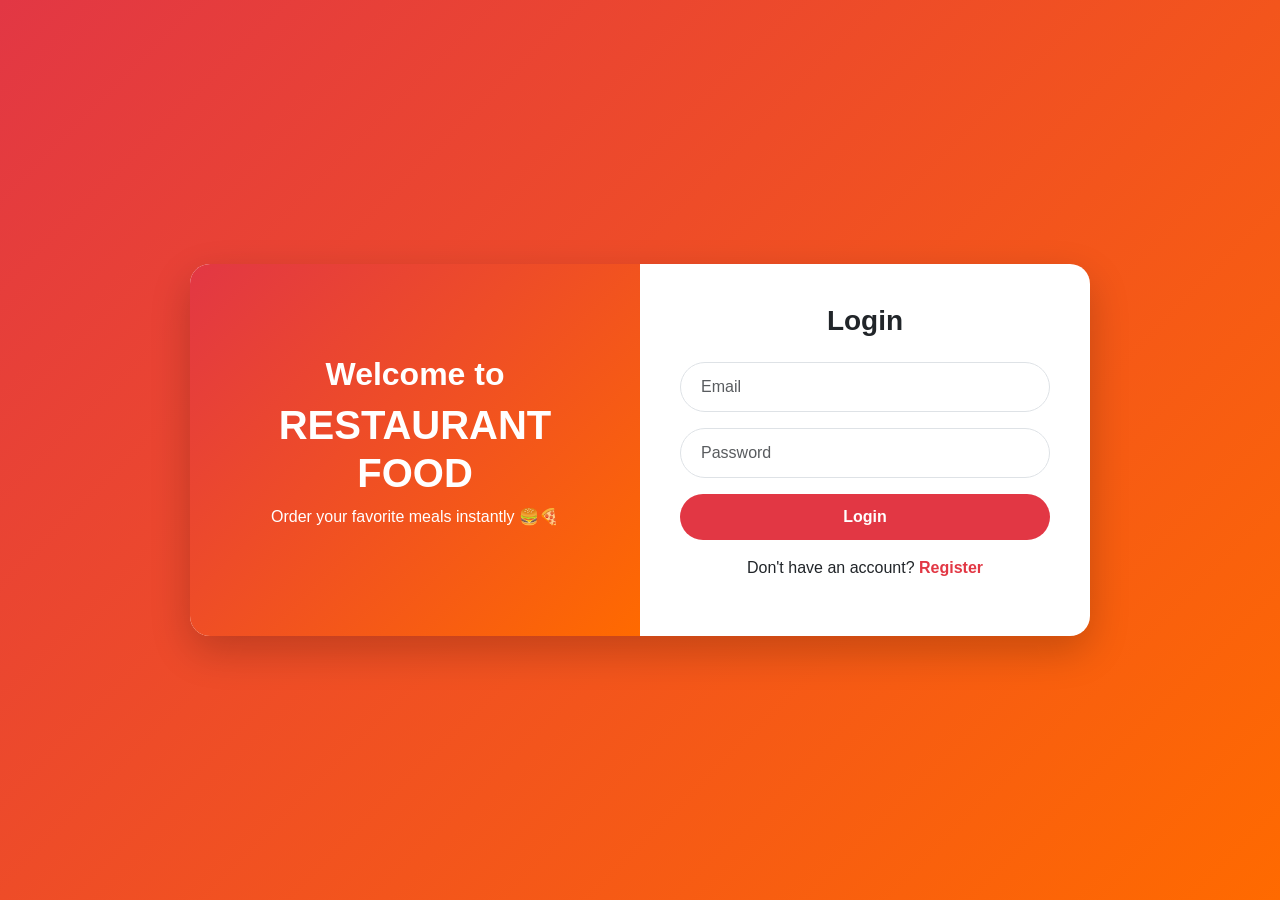
==== login.html @ 21a01f8b "index.html" ====
<!DOCTYPE html>
<html lang="en">
<head>
<meta charset="UTF-8">
<meta name="viewport" content="width=device-width, initial-scale=1.0">
<title>Auth - Restaurant Food</title>

<link href="https://cdn.jsdelivr.net/npm/bootstrap@5.3.0/dist/css/bootstrap.min.css" rel="stylesheet">
<link rel="stylesheet" href="https://cdnjs.cloudflare.com/ajax/libs/font-awesome/6.4.0/css/all.min.css">
<link rel="stylesheet" href="login.css">
</head>

<body>

<div class="auth-box">

    <div class="auth-left">
        <h2>Welcome to</h2>
        <h1 class="fw-bold">RESTAURANT FOOD</h1>
        <p>Order your favorite meals instantly 🍔🍕</p>
    </div>

    <div class="auth-right">

        <form id="loginForm">
            <h3 class="fw-bold mb-4 text-center">Login</h3>

            <input type="email" class="form-control mb-3" placeholder="Email">
            <input type="password" class="form-control mb-3" placeholder="Password">

            <a class="btn btn-main" href="/Restaurant/index.html">
                Login
            </a>
    

            <p class="text-center mt-3">
                Don't have an account?
                <span class="toggle-text" onclick="showRegister()">Register</span>
            </p>
        </form>

        <form id="registerForm">
            <h3 class="fw-bold mb-4 text-center">Register</h3>

            <input type="text" class="form-control mb-3" placeholder="Full Name">
            <input type="email" class="form-control mb-3" placeholder="Email">
            <input type="password" class="form-control mb-3" placeholder="Password">
            <input type="password" class="form-control mb-3" placeholder="Confirm Password">

            <button class="btn btn-main">Register</button>

            <p class="text-center mt-3">
                Already have an account?
               <span class="toggle-text" onclick="showLogin()">Login</span>
            </p>
        </form>

    </div>
</div>

<script>
function showRegister() {
    document.getElementById("loginForm").style.display = "none";
    document.getElementById("registerForm").style.display = "block";
}

function showLogin() {
    document.getElementById("registerForm").style.display = "none";
    document.getElementById("loginForm").style.display = "block";
}
</script>

</body>
</html>
---- login.css ----
body {
    font-family: 'Segoe UI', sans-serif;
    background: linear-gradient(135deg,#e23744,#ff6a00);
    height: 100vh;
    display: flex;
    align-items: center;
    justify-content: center;
}

/* CONTAINER */
.auth-box {
    width: 900px;
    max-width: 95%;
    background: #fff;
    border-radius: 20px;
    overflow: hidden;
    box-shadow: 0 15px 40px rgba(0,0,0,0.2);
    display: flex;
}

/* LEFT SIDE */
.auth-left {
    background: linear-gradient(135deg,#e23744,#ff6a00);
    color: white;
    flex: 1;
    display: flex;
    flex-direction: column;
    justify-content: center;
    align-items: center;
    padding: 40px;
    text-align: center;
}

.auth-left h2 {
    font-weight: 800;
}

/* RIGHT SIDE */
.auth-right {
    flex: 1;
    padding: 40px;
}

/* FORM */
.form-control {
    border-radius: 30px;
    padding: 12px 20px;
}

.btn-main {
    background: #e23744;
    color: white;
    border-radius: 30px;
    padding: 10px;
    width: 100%;
    font-weight: 600;
}

/* TOGGLE */
.toggle-text {
    cursor: pointer;
    color: #e23744;
    font-weight: 600;
}

/* HIDE REGISTER INITIALLY */
#registerForm {
    display: none;
}

/* MOBILE */
@media(max-width:768px){
    .auth-box {
        flex-direction: column;
    }
    .auth-left {
        display: none;
    }
}
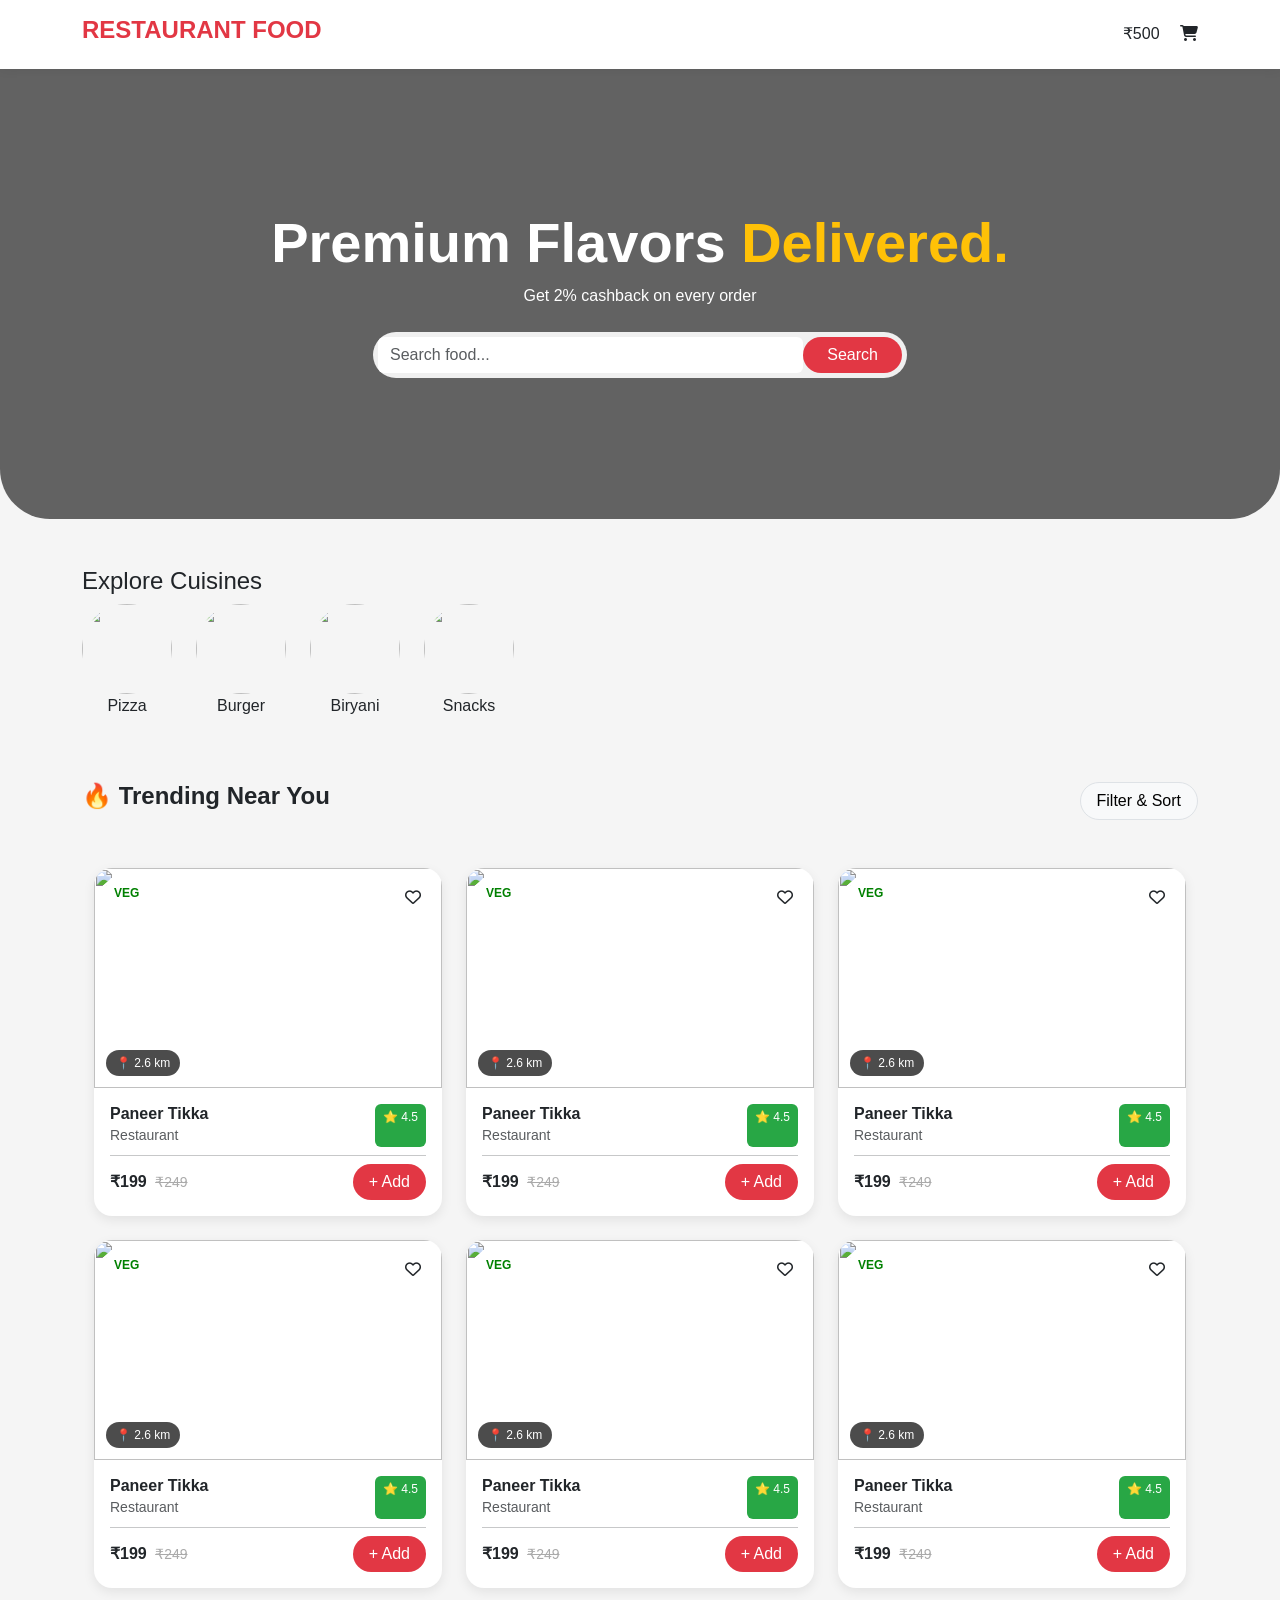
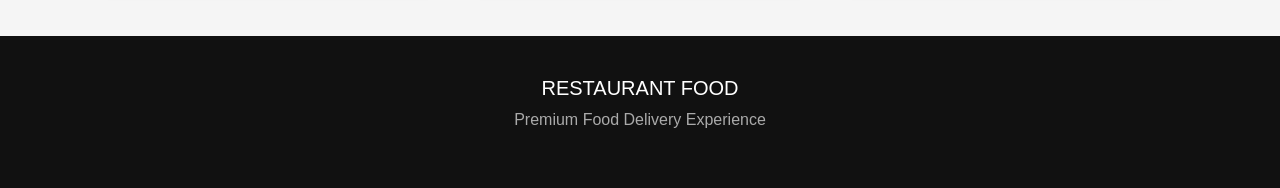
==== commit 92b56314: "Revamp login.html for improved UI and branding Updated the login page with a new layout and enhanced" ====
--- a/login.html
+++ b/login.html
@@ -3,72 +3,285 @@
 <head>
 <meta charset="UTF-8">
 <meta name="viewport" content="width=device-width, initial-scale=1.0">
-<title>Auth - Restaurant Food</title>
+<title>RESTAURANT Food - Premium</title>
 
 <link href="https://cdn.jsdelivr.net/npm/bootstrap@5.3.0/dist/css/bootstrap.min.css" rel="stylesheet">
 <link rel="stylesheet" href="https://cdnjs.cloudflare.com/ajax/libs/font-awesome/6.4.0/css/all.min.css">
-<link rel="stylesheet" href="login.css">
+<link rel="stylesheet" href="style.css">
 </head>
 
 <body>
 
-<div class="auth-box">
-
-    <div class="auth-left">
-        <h2>Welcome to</h2>
-        <h1 class="fw-bold">RESTAURANT FOOD</h1>
-        <p>Order your favorite meals instantly 🍔🍕</p>
-    </div>
-
-    <div class="auth-right">
-
-        <form id="loginForm">
-            <h3 class="fw-bold mb-4 text-center">Login</h3>
-
-            <input type="email" class="form-control mb-3" placeholder="Email">
-            <input type="password" class="form-control mb-3" placeholder="Password">
-
-            <a class="btn btn-main" href="/Restaurant/index.html">
-                Login
-            </a>
-    
-
-            <p class="text-center mt-3">
-                Don't have an account?
-                <span class="toggle-text" onclick="showRegister()">Register</span>
-            </p>
-        </form>
-
-        <form id="registerForm">
-            <h3 class="fw-bold mb-4 text-center">Register</h3>
-
-            <input type="text" class="form-control mb-3" placeholder="Full Name">
-            <input type="email" class="form-control mb-3" placeholder="Email">
-            <input type="password" class="form-control mb-3" placeholder="Password">
-            <input type="password" class="form-control mb-3" placeholder="Confirm Password">
-
-            <button class="btn btn-main">Register</button>
-
-            <p class="text-center mt-3">
-                Already have an account?
-               <span class="toggle-text" onclick="showLogin()">Login</span>
-            </p>
-        </form>
-
-    </div>
-</div>
-
-<script>
-function showRegister() {
-    document.getElementById("loginForm").style.display = "none";
-    document.getElementById("registerForm").style.display = "block";
-}
-
-function showLogin() {
-    document.getElementById("registerForm").style.display = "none";
-    document.getElementById("loginForm").style.display = "block";
-}
-</script>
+<nav class="navbar p-3">
+<div class="container d-flex justify-content-between">
+    <h4 class="brand">RESTAURANT FOOD</h4>
+    <div>
+        <span class="me-3">₹500</span>
+        <i class="fas fa-shopping-cart"></i>
+    </div>
+</div>
+</nav>
+
+<div class="hero text-center">
+<div class="container">
+    <h1 class="display-4 fw-bold">Premium Flavors <span style="color:#ffc107;">Delivered.</span></h1>
+    <p>Get 2% cashback on every order</p>
+
+    <div class="row justify-content-center mt-4">
+        <div class="col-md-6">
+            <div class="search-box d-flex">
+                <input type="text" class="form-control border-0" placeholder="Search food...">
+                <button class="btn btn-main px-4">Search</button>
+            </div>
+        </div>
+    </div>
+</div>
+</div>
+
+<div class="container mt-5">
+<h4>Explore Cuisines</h4>
+
+<div class="d-flex gap-4 overflow-auto">
+    <div class="text-center category">
+        <img src="https://pruthvirajput180.pythonanywhere.com/media/categories/panirtikka_PJ25KKJ.jpg.jpg">
+        <p>Pizza</p>
+    </div>
+    <div class="text-center category">
+        <img src="https://pruthvirajput180.pythonanywhere.com/media/food_items/download_6u6VhzB.webp">
+        <p>Burger</p>
+    </div>
+    <div class="text-center category">
+        <img src="https://pruthvirajput180.pythonanywhere.com/media/categories/shevbhaji.jfif">
+        <p>Biryani</p>
+    </div>
+    <div class="text-center category">
+        <img src="https://pruthvirajput180.pythonanywhere.com/media/food_items/burger.webp">
+        <p>Snacks</p>
+    </div>
+
+    <div class="TEXT"></div>
+</div>
+</div>
+
+<div class="container mt-5">
+    <div class="d-flex justify-content-between align-items-center mb-4">
+        <h4 class="fw-bold">🔥 Trending Near You</h4>
+        <button class="btn btn-light border rounded-pill px-3">Filter & Sort</button>
+    </div>
+
+    <div class="row g-4">
+
+        <div class="col-12 col-sm-6 col-lg-4">
+            <div class="food-card">
+
+                <div class="card-img">
+                    <img src="https://pruthvirajput180.pythonanywhere.com/media/food_items/panirtikka_Ynowyoq.jpg.jpg">
+
+                    <span class="veg-badge">VEG</span>
+                    <span class="distance">📍 2.6 km</span>
+                    <span class="heart"><i class="far fa-heart"></i></span>
+                </div>
+
+                <div class="card-body p-3">
+                    <div class="d-flex justify-content-between">
+                        <div>
+                            <h6 class="fw-bold mb-0">Paneer Tikka</h6>
+                            <small class="text-muted">Restaurant</small>
+                        </div>
+                        <span class="rating">⭐ 4.5</span>
+                    </div>
+
+                    <hr class="my-2">
+
+                    <div class="d-flex justify-content-between align-items-center">
+                        <div>
+                            <span class="fw-bold">₹199</span>
+                            <small class="old-price ms-1">₹249</small>
+                        </div>
+                        <button class="btn add-btn">+ Add</button>
+                    </div>
+                </div>
+
+            </div>
+        </div>
+
+        <div class="col-12 col-sm-6 col-lg-4">
+            <div class="food-card">
+
+                <div class="card-img">
+                    <img src="https://pruthvirajput180.pythonanywhere.com/media/food_items/burger.webp">
+
+                    <span class="veg-badge">VEG</span>
+                    <span class="distance">📍 2.6 km</span>
+                    <span class="heart"><i class="far fa-heart"></i></span>
+                </div>
+
+                <div class="card-body p-3">
+                    <div class="d-flex justify-content-between">
+                        <div>
+                            <h6 class="fw-bold mb-0">Paneer Tikka</h6>
+                            <small class="text-muted">Restaurant</small>
+                        </div>
+                        <span class="rating">⭐ 4.5</span>
+                    </div>
+
+                    <hr class="my-2">
+
+                    <div class="d-flex justify-content-between align-items-center">
+                        <div>
+                            <span class="fw-bold">₹199</span>
+                            <small class="old-price ms-1">₹249</small>
+                        </div>
+                        <button class="btn add-btn">+ Add</button>
+                    </div>
+                </div>
+
+            </div>
+        </div>
+
+        <div class="col-12 col-sm-6 col-lg-4">
+            <div class="food-card">
+
+                <div class="card-img">
+                    <img src="https://pruthvirajput180.pythonanywhere.com/media/food_items/download_6u6VhzB.webp">
+
+                    <span class="veg-badge">VEG</span>
+                    <span class="distance">📍 2.6 km</span>
+                    <span class="heart"><i class="far fa-heart"></i></span>
+                </div>
+
+                <div class="card-body p-3">
+                    <div class="d-flex justify-content-between">
+                        <div>
+                            <h6 class="fw-bold mb-0">Paneer Tikka</h6>
+                            <small class="text-muted">Restaurant</small>
+                        </div>
+                        <span class="rating">⭐ 4.5</span>
+                    </div>
+
+                    <hr class="my-2">
+
+                    <div class="d-flex justify-content-between align-items-center">
+                        <div>
+                            <span class="fw-bold">₹199</span>
+                            <small class="old-price ms-1">₹249</small>
+                        </div>
+                        <button class="btn add-btn">+ Add</button>
+                    </div>
+                </div>
+
+            </div>
+        </div>
+
+        <div class="col-12 col-sm-6 col-lg-4">
+            <div class="food-card">
+
+                <div class="card-img">
+                    <img src="https://pruthvirajput180.pythonanywhere.com/media/food_items/pizza.webp">
+
+                    <span class="veg-badge">VEG</span>
+                    <span class="distance">📍 2.6 km</span>
+                    <span class="heart"><i class="far fa-heart"></i></span>
+                </div>
+
+                <div class="card-body p-3">
+                    <div class="d-flex justify-content-between">
+                        <div>
+                            <h6 class="fw-bold mb-0">Paneer Tikka</h6>
+                            <small class="text-muted">Restaurant</small>
+                        </div>
+                        <span class="rating">⭐ 4.5</span>
+                    </div>
+
+                    <hr class="my-2">
+
+                    <div class="d-flex justify-content-between align-items-center">
+                        <div>
+                            <span class="fw-bold">₹199</span>
+                            <small class="old-price ms-1">₹249</small>
+                        </div>
+                        <button class="btn add-btn">+ Add</button>
+                    </div>
+                </div>
+
+            </div>
+        </div>
+
+        <div class="col-12 col-sm-6 col-lg-4">
+            <div class="food-card">
+
+                <div class="card-img">
+                    <img src="https://pruthvirajput180.pythonanywhere.com/media/food_items/shevbhaji.jfif">
+
+                    <span class="veg-badge">VEG</span>
+                    <span class="distance">📍 2.6 km</span>
+                    <span class="heart"><i class="far fa-heart"></i></span>
+                </div>
+
+                <div class="card-body p-3">
+                    <div class="d-flex justify-content-between">
+                        <div>
+                            <h6 class="fw-bold mb-0">Paneer Tikka</h6>
+                            <small class="text-muted">Restaurant</small>
+                        </div>
+                        <span class="rating">⭐ 4.5</span>
+                    </div>
+
+                    <hr class="my-2">
+
+                    <div class="d-flex justify-content-between align-items-center">
+                        <div>
+                            <span class="fw-bold">₹199</span>
+                            <small class="old-price ms-1">₹249</small>
+                        </div>
+                        <button class="btn add-btn">+ Add</button>
+                    </div>
+                </div>
+
+            </div>
+        </div>
+
+        <div class="col-12 col-sm-6 col-lg-4">
+            <div class="food-card">
+
+                <div class="card-img">
+                    <img src="https://pruthvirajput180.pythonanywhere.com/media/food_items/vadapav.webp">
+
+                    <span class="veg-badge">VEG</span>
+                    <span class="distance">📍 2.6 km</span>
+                    <span class="heart"><i class="far fa-heart"></i></span>
+                </div>
+
+                <div class="card-body p-3">
+                    <div class="d-flex justify-content-between">
+                        <div>
+                            <h6 class="fw-bold mb-0">Paneer Tikka</h6>
+                            <small class="text-muted">Restaurant</small>
+                        </div>
+                        <span class="rating">⭐ 4.5</span>
+                    </div>
+
+                    <hr class="my-2">
+
+                    <div class="d-flex justify-content-between align-items-center">
+                        <div>
+                            <span class="fw-bold">₹199</span>
+                            <small class="old-price ms-1">₹249</small>
+                        </div>
+                        <button class="btn add-btn">+ Add</button>
+                    </div>
+                </div>
+
+            </div>
+        </div>
+
+    </div>
+</div>
+
+<footer class="footer text-center mt-5">
+    <h5 class="text-white">RESTAURANT FOOD</h5>
+    <p>Premium Food Delivery Experience</p>
+</footer>
 
 </body>
-</html>+</html>
--- a/style.css
+++ b/style.css
@@ -0,0 +1,152 @@
+body {
+    font-family: 'Segoe UI', sans-serif;
+    background: #f5f5f5;
+}
+
+.navbar {
+    background: #fff;
+    box-shadow: 0 2px 10px rgba(0,0,0,0.05);
+}
+
+.brand {
+    color: #e23744;
+    font-weight: 800;
+}
+
+.hero {
+    height: 50vh;
+    background: linear-gradient(rgba(0,0,0,0.6), rgba(0,0,0,0.6)),
+                url('https://images.unsplash.com/photo-1504674900247-0877df9cc836');
+    background-size: cover;
+    background-position: center;
+    color: #fff;
+    display: flex;
+    align-items: center;
+    border-radius: 0 0 50px 50px;
+}
+
+.search-box {
+    background: rgba(255,255,255,0.9);
+    border-radius: 50px;
+    padding: 5px;
+}
+
+.category img {
+    width: 90px;
+    height: 90px;
+    border-radius: 50%;
+    transition: 0.4s;
+}
+
+.category:hover img {
+    transform: scale(1.1);
+}
+
+.row {
+    margin: 0;
+}
+
+.food-card {
+    background: #fff;
+    border-radius: 18px;
+    overflow: hidden;
+    box-shadow: 0 4px 12px rgba(0,0,0,0.08);
+    transition: 0.3s;
+}
+
+.food-card:hover {
+    transform: translateY(-8px);
+    box-shadow: 0 12px 25px rgba(0,0,0,0.15);
+}
+
+.card-img {
+    position: relative;
+    overflow: hidden;
+}
+
+.card-img img {
+    width: 100%;
+    height: 220px;
+    object-fit: cover;
+    transition: 0.5s;
+}
+
+.food-card:hover img {
+    transform: scale(1.08);
+}
+
+.veg-badge {
+    position: absolute;
+    top: 12px;
+    left: 12px;
+    background: #fff;
+    color: green;
+    padding: 4px 8px;
+    font-size: 12px;
+    border-radius: 6px;
+    font-weight: 600;
+}
+
+.distance {
+    position: absolute;
+    bottom: 12px;
+    left: 12px;
+    background: rgba(0,0,0,0.7);
+    color: #fff;
+    padding: 4px 10px;
+    border-radius: 20px;
+    font-size: 12px;
+}
+
+.heart {
+    position: absolute;
+    top: 12px;
+    right: 12px;
+    background: #fff;
+    width: 35px;
+    height: 35px;
+    border-radius: 50%;
+    display: flex;
+    align-items: center;
+    justify-content: center;
+}
+
+.rating {
+    background: #28a745;
+    color: #fff;
+    font-size: 12px;
+    padding: 4px 8px;
+    border-radius: 6px;
+}
+
+.old-price {
+    text-decoration: line-through;
+    color: #aaa;
+}
+
+.btn-main,
+.add-btn {
+    background: #e23744;
+    color: #fff;
+    border-radius: 30px;
+    padding: 6px 16px;
+    border: none;
+}
+
+.footer {
+    background: #111;
+    color: #aaa;
+    padding: 40px;
+}
+
+@media (max-width: 768px) {
+    .card-img img {
+        height: 180px;
+    }
+}
+
+@media (max-width: 576px) {
+    .card-img img {
+        height: 160px;
+    }
+}
